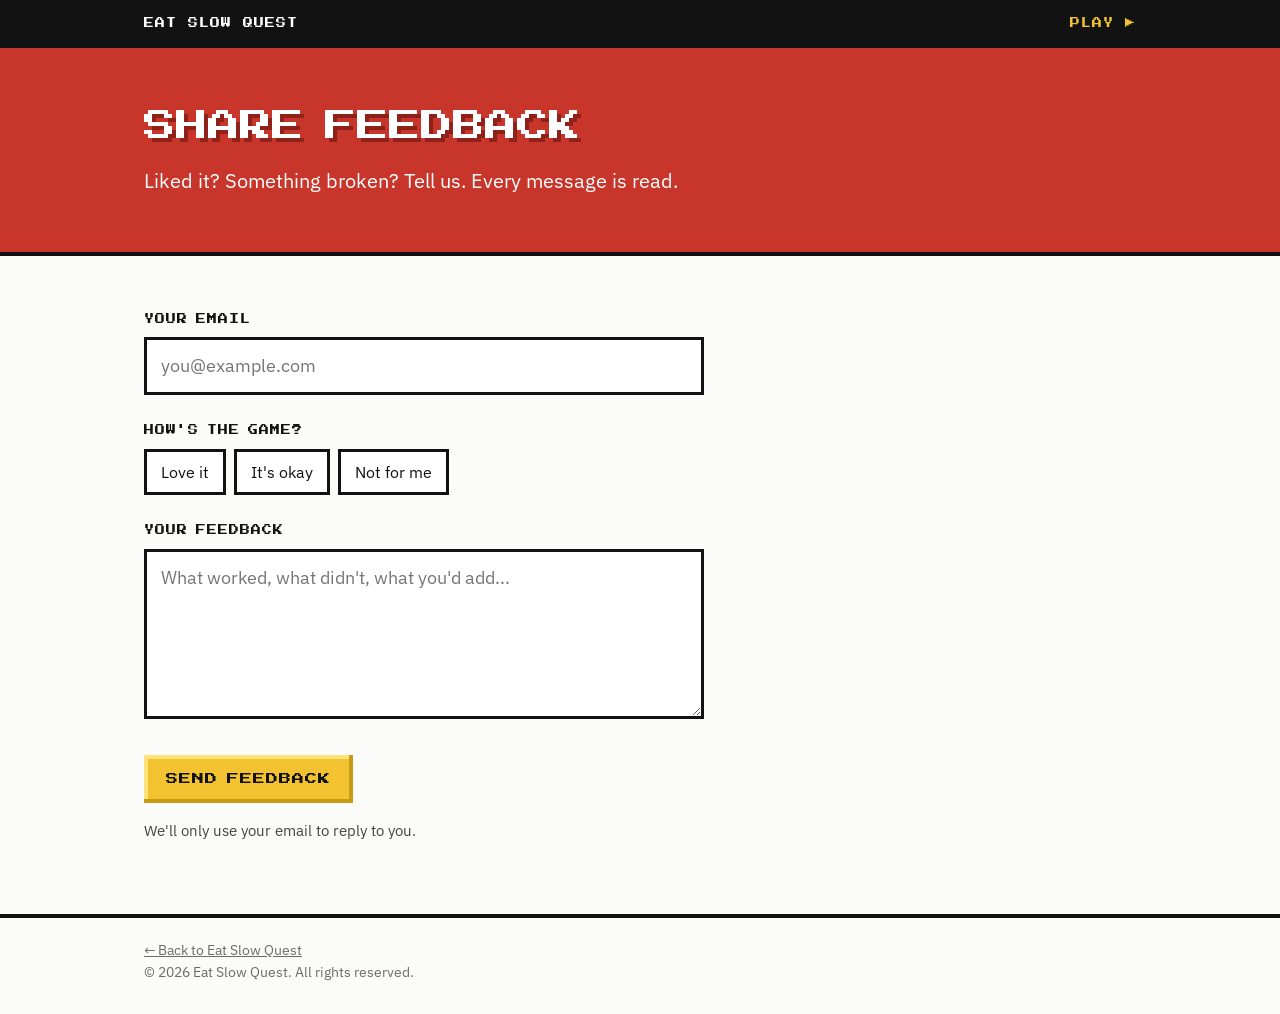
==== feedback.html @ 136f02ef "Initial commit: Eat Slow Quest game, landing page and feedback form Co-Authored-By: Claude Opus 5.5 " ====
<!DOCTYPE html>
<html lang="en">
<head>
<meta charset="UTF-8">
<meta name="viewport" content="width=device-width, initial-scale=1.0">
<title>Share Feedback · Eat Slow Quest</title>
<meta name="description" content="Tell us what you think of Eat Slow Quest.">
<meta name="theme-color" content="#c8352a">
<link rel="icon" type="image/png" href="./icons/icon-192.png">
<link rel="apple-touch-icon" href="./icons/apple-touch-icon.png">
<link rel="preconnect" href="https://fonts.googleapis.com">
<link href="https://fonts.googleapis.com/css2?family=IBM+Plex+Sans:wght@400;600&family=Press+Start+2P&display=swap" rel="stylesheet">
<style>
  :root {
    --red: #c8352a;
    --red-dark: #8e2119;
    --ink: #121212;
    --ink-2: #444;
    --paper: #fbfbf9;
    --gold: #f2c230;
    --pixel: 'Press Start 2P', monospace;
    --sans: 'IBM Plex Sans', system-ui, sans-serif;
    --gutter: 24px;
  }
  * { box-sizing: border-box; margin: 0; padding: 0; }
  html { -webkit-text-size-adjust: 100%; }
  body { background: var(--paper); color: var(--ink); font-family: var(--sans); font-size: 18px; line-height: 1.55; min-height: 100vh; display: flex; flex-direction: column; }
  a { color: inherit; }
  .wrap { max-width: 1040px; margin: 0 auto; padding: 0 var(--gutter); width: 100%; }
  .notch {
    clip-path: polygon(0 4px, 4px 4px, 4px 0, calc(100% - 4px) 0, calc(100% - 4px) 4px, 100% 4px, 100% calc(100% - 4px), calc(100% - 4px) calc(100% - 4px), calc(100% - 4px) 100%, 4px 100%, 4px calc(100% - 4px), 0 calc(100% - 4px));
  }
  .btn {
    display: inline-block; text-decoration: none; border: 0; cursor: pointer;
    font-family: var(--pixel); font-size: 12px; letter-spacing: 1px; word-spacing: -0.3em; line-height: 1;
    background: var(--gold); color: var(--ink); padding: 18px 22px;
    box-shadow: inset -4px -4px 0 #c99a14, inset 4px 4px 0 #ffe27a;
  }
  .btn:hover { background: #ffd23d; }
  .btn:active { box-shadow: inset 4px 4px 0 #c99a14, inset -4px -4px 0 #ffe27a; }
  .btn:disabled { opacity: .6; cursor: wait; }

  .bar { background: var(--ink); color: #fff; }
  .bar .wrap { display: flex; justify-content: space-between; align-items: center; height: 48px; }
  .bar a { font-family: var(--pixel); font-size: 10px; text-decoration: none; letter-spacing: 1px; }
  .bar a.play { color: var(--gold); }

  .cover { background: var(--red); color: #fff; border-bottom: 4px solid var(--ink); }
  .cover .wrap { padding-top: 56px; padding-bottom: 56px; }
  h1 { font-family: var(--pixel); font-weight: 400; font-size: clamp(20px, 3.4vw, 32px); line-height: 1.4; word-spacing: -0.35em; text-shadow: 4px 4px 0 var(--red-dark); }
  .cover p { font-size: 20px; margin-top: 16px; max-width: 560px; }

  main { flex: 1; }
  main .wrap { padding-top: 56px; padding-bottom: 72px; }
  form, .done { max-width: 560px; }
  label { display: block; font-family: var(--pixel); font-size: 10px; letter-spacing: 1px; word-spacing: -0.3em; margin: 0 0 10px; }
  label .opt { font-family: var(--sans); font-size: 14px; letter-spacing: 0; word-spacing: 0; color: var(--ink-2); }
  .field { margin-bottom: 28px; }
  input[type=email], textarea {
    width: 100%; font: inherit; color: var(--ink); background: #fff;
    border: 3px solid var(--ink); border-radius: 0; padding: 12px 14px;
  }
  textarea { min-height: 170px; resize: vertical; }
  input:focus, textarea:focus { outline: 3px solid var(--gold); outline-offset: 0; }
  .rating { display: flex; gap: 8px; flex-wrap: wrap; border: 0; }
  .rating legend { font-family: var(--pixel); font-size: 10px; letter-spacing: 1px; word-spacing: -0.3em; margin-bottom: 10px; }
  .rating input { position: absolute; opacity: 0; pointer-events: none; }
  .rating label { margin: 0; font-family: var(--sans); font-size: 16px; letter-spacing: 0; word-spacing: 0; border: 3px solid var(--ink); background: #fff; padding: 8px 14px; cursor: pointer; }
  .rating input:checked + label { background: var(--gold); }
  .rating input:focus-visible + label { outline: 3px solid var(--gold); outline-offset: 2px; }
  .hp { position: absolute; left: -9999px; }
  .hint { font-size: 15px; color: var(--ink-2); margin-top: 16px; }
  .err { color: var(--red-dark); font-size: 16px; margin-top: 16px; }
  .done { display: none; }
  .done h2 { font-family: var(--pixel); font-weight: 400; font-size: 16px; line-height: 1.5; word-spacing: -0.35em; margin-bottom: 14px; }
  .done p { margin-bottom: 24px; }
  body.sent form { display: none; }
  body.sent .done { display: block; }

  footer { font-size: 14px; color: #6b6b6b; border-top: 4px solid var(--ink); }
  footer .wrap { padding-top: 22px; padding-bottom: 30px; }
  @media (max-width: 480px) { :root { --gutter: 16px; } .cover .wrap, main .wrap { padding-top: 40px; } }
</style>
</head>
<body>

<div class="bar">
  <div class="wrap">
    <a href="./">EAT SLOW QUEST</a>
    <a class="play" href="./play.html">PLAY ▶</a>
  </div>
</div>

<header class="cover">
  <div class="wrap">
    <h1>SHARE FEEDBACK</h1>
    <p>Liked it? Something broken? Tell us. Every message is read.</p>
  </div>
</header>

<main>
  <div class="wrap">
    <form id="fb" action="https://formsubmit.co/pmaz133@gmail.com" method="POST">
      <input type="hidden" name="_subject" value="Eat Slow Quest feedback">
      <input type="hidden" name="_template" value="table">
      <input type="hidden" name="_captcha" value="false">
      <input type="text" name="_honey" class="hp" tabindex="-1" autocomplete="off" aria-hidden="true">

      <div class="field">
        <label for="email">YOUR EMAIL</label>
        <input type="email" id="email" name="email" required autocomplete="email" placeholder="you@example.com">
      </div>

      <fieldset class="field rating">
        <legend>HOW'S THE GAME?</legend>
        <input type="radio" id="r1" name="rating" value="Love it"><label for="r1">Love it</label>
        <input type="radio" id="r2" name="rating" value="It's okay"><label for="r2">It's okay</label>
        <input type="radio" id="r3" name="rating" value="Not for me"><label for="r3">Not for me</label>
      </fieldset>

      <div class="field">
        <label for="msg">YOUR FEEDBACK</label>
        <textarea id="msg" name="message" required placeholder="What worked, what didn't, what you'd add..."></textarea>
      </div>

      <button class="btn" type="submit" id="send">SEND FEEDBACK</button>
      <p class="hint">We'll only use your email to reply to you.</p>
      <p class="err" id="err" role="alert" hidden></p>
    </form>

    <div class="done" role="status">
      <h2>THANKS, HERO!</h2>
      <p>Your feedback is on its way. The knight salutes you.</p>
      <a class="btn" href="./play.html">BACK TO THE GAME</a>
    </div>
  </div>
</main>

<footer><div class="wrap"><a href="./">← Back to Eat Slow Quest</a><br>© 2026 Eat Slow Quest. All rights reserved.</div></footer>

<script>
// Sent via FormSubmit's AJAX endpoint so the player stays on this page.
// Without JavaScript the form still posts to the regular endpoint.
const form = document.getElementById('fb');
form.addEventListener('submit', async (e) => {
  e.preventDefault();
  const btn = document.getElementById('send'), err = document.getElementById('err');
  err.hidden = true;
  btn.disabled = true;
  btn.textContent = 'SENDING...';
  try {
    const res = await fetch(form.action.replace('formsubmit.co/', 'formsubmit.co/ajax/'), {
      method: 'POST',
      headers: { 'Accept': 'application/json' },
      body: new FormData(form),
    });
    const data = await res.json().catch(() => ({}));
    if (!res.ok || data.success === 'false' || data.success === false) throw new Error(data.message || 'send failed');
    document.body.classList.add('sent');
    window.scrollTo(0, 0);
  } catch {
    err.textContent = "Couldn't send that. Check your connection and try again.";
    err.hidden = false;
  } finally {
    btn.disabled = false;
    btn.textContent = 'SEND FEEDBACK';
  }
});
</script>
</body>
</html>
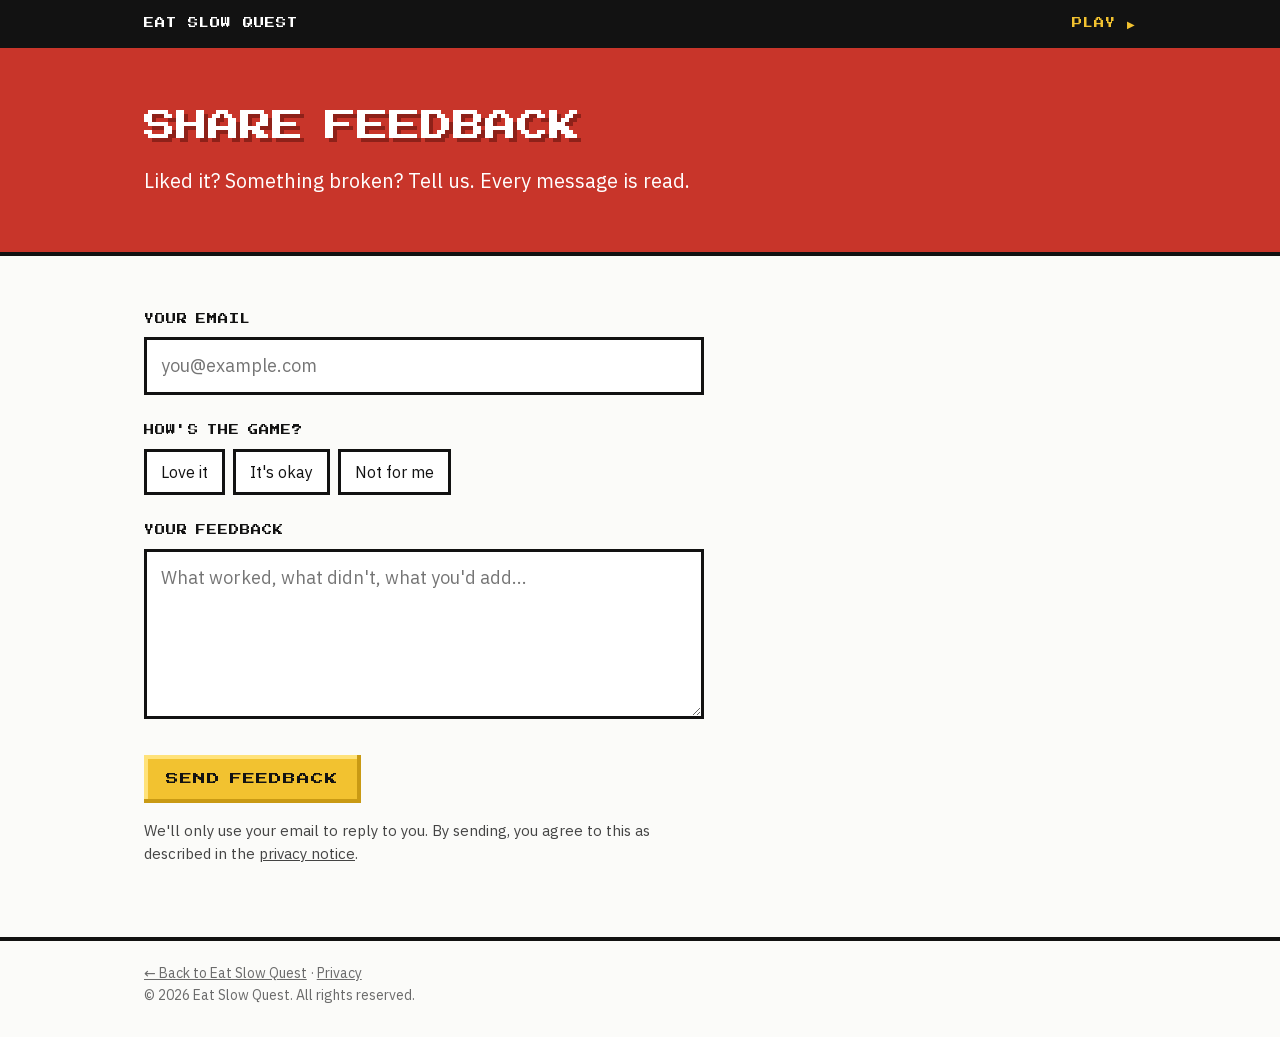
==== commit 0bf62459: "GDPR: add privacy notice, self-host fonts (no requests to Google) Co-Authored-By: Claude Opus 5.5 <n" ====
--- a/feedback.html
+++ b/feedback.html
@@ -8,8 +8,7 @@
 <meta name="theme-color" content="#c8352a">
 <link rel="icon" type="image/png" href="./icons/icon-192.png">
 <link rel="apple-touch-icon" href="./icons/apple-touch-icon.png">
-<link rel="preconnect" href="https://fonts.googleapis.com">
-<link href="https://fonts.googleapis.com/css2?family=IBM+Plex+Sans:wght@400;600&family=Press+Start+2P&display=swap" rel="stylesheet">
+<link rel="stylesheet" href="./fonts/fonts.css">
 <style>
   :root {
     --red: #c8352a;
@@ -124,7 +123,7 @@
       </div>
 
       <button class="btn" type="submit" id="send">SEND FEEDBACK</button>
-      <p class="hint">We'll only use your email to reply to you.</p>
+      <p class="hint">We'll only use your email to reply to you. By sending, you agree to this as described in the <a href="./privacy.html">privacy notice</a>.</p>
       <p class="err" id="err" role="alert" hidden></p>
     </form>
 
@@ -136,7 +135,7 @@
   </div>
 </main>
 
-<footer><div class="wrap"><a href="./">← Back to Eat Slow Quest</a><br>© 2026 Eat Slow Quest. All rights reserved.</div></footer>
+<footer><div class="wrap"><a href="./">← Back to Eat Slow Quest</a> · <a href="./privacy.html">Privacy</a><br>© 2026 Eat Slow Quest. All rights reserved.</div></footer>
 
 <script>
 // Sent via FormSubmit's AJAX endpoint so the player stays on this page.
--- a/fonts/fonts.css
+++ b/fonts/fonts.css
@@ -0,0 +1,65 @@
+/* Self-hosted so visitors' browsers never contact Google. All fonts: SIL Open Font License 1.1, see LICENSE.txt */
+@font-face {
+  font-family: 'IBM Plex Sans';
+  font-style: normal;
+  font-weight: 400;
+  font-display: swap;
+  src: url(./ibm-plex-sans-400-latin-ext.woff2) format('woff2');
+  unicode-range: U+0100-02BA, U+02BD-02C5, U+02C7-02CC, U+02CE-02D7, U+02DD-02FF, U+0304, U+0308, U+0329, U+1D00-1DBF, U+1E00-1E9F, U+1EF2-1EFF, U+2020, U+20A0-20AB, U+20AD-20C4, U+2113, U+2C60-2C7F, U+A720-A7FF;
+}
+@font-face {
+  font-family: 'IBM Plex Sans';
+  font-style: normal;
+  font-weight: 400;
+  font-display: swap;
+  src: url(./ibm-plex-sans-400-latin.woff2) format('woff2');
+  unicode-range: U+0000-00FF, U+0131, U+0152-0153, U+02BB-02BC, U+02C6, U+02DA, U+02DC, U+0304, U+0308, U+0329, U+2000-206F, U+20AC, U+2122, U+2191, U+2193, U+2212, U+2215, U+FEFF, U+FFFD;
+}
+@font-face {
+  font-family: 'IBM Plex Sans';
+  font-style: normal;
+  font-weight: 600;
+  font-display: swap;
+  src: url(./ibm-plex-sans-600-latin-ext.woff2) format('woff2');
+  unicode-range: U+0100-02BA, U+02BD-02C5, U+02C7-02CC, U+02CE-02D7, U+02DD-02FF, U+0304, U+0308, U+0329, U+1D00-1DBF, U+1E00-1E9F, U+1EF2-1EFF, U+2020, U+20A0-20AB, U+20AD-20C4, U+2113, U+2C60-2C7F, U+A720-A7FF;
+}
+@font-face {
+  font-family: 'IBM Plex Sans';
+  font-style: normal;
+  font-weight: 600;
+  font-display: swap;
+  src: url(./ibm-plex-sans-600-latin.woff2) format('woff2');
+  unicode-range: U+0000-00FF, U+0131, U+0152-0153, U+02BB-02BC, U+02C6, U+02DA, U+02DC, U+0304, U+0308, U+0329, U+2000-206F, U+20AC, U+2122, U+2191, U+2193, U+2212, U+2215, U+FEFF, U+FFFD;
+}
+@font-face {
+  font-family: 'Press Start 2P';
+  font-style: normal;
+  font-weight: 400;
+  font-display: swap;
+  src: url(./press-start-2p-400-latin-ext.woff2) format('woff2');
+  unicode-range: U+0100-02BA, U+02BD-02C5, U+02C7-02CC, U+02CE-02D7, U+02DD-02FF, U+0304, U+0308, U+0329, U+1D00-1DBF, U+1E00-1E9F, U+1EF2-1EFF, U+2020, U+20A0-20AB, U+20AD-20C4, U+2113, U+2C60-2C7F, U+A720-A7FF;
+}
+@font-face {
+  font-family: 'Press Start 2P';
+  font-style: normal;
+  font-weight: 400;
+  font-display: swap;
+  src: url(./press-start-2p-400-latin.woff2) format('woff2');
+  unicode-range: U+0000-00FF, U+0131, U+0152-0153, U+02BB-02BC, U+02C6, U+02DA, U+02DC, U+0304, U+0308, U+0329, U+2000-206F, U+20AC, U+2122, U+2191, U+2193, U+2212, U+2215, U+FEFF, U+FFFD;
+}
+@font-face {
+  font-family: 'VT323';
+  font-style: normal;
+  font-weight: 400;
+  font-display: swap;
+  src: url(./vt323-400-latin-ext.woff2) format('woff2');
+  unicode-range: U+0100-02BA, U+02BD-02C5, U+02C7-02CC, U+02CE-02D7, U+02DD-02FF, U+0304, U+0308, U+0329, U+1D00-1DBF, U+1E00-1E9F, U+1EF2-1EFF, U+2020, U+20A0-20AB, U+20AD-20C4, U+2113, U+2C60-2C7F, U+A720-A7FF;
+}
+@font-face {
+  font-family: 'VT323';
+  font-style: normal;
+  font-weight: 400;
+  font-display: swap;
+  src: url(./vt323-400-latin.woff2) format('woff2');
+  unicode-range: U+0000-00FF, U+0131, U+0152-0153, U+02BB-02BC, U+02C6, U+02DA, U+02DC, U+0304, U+0308, U+0329, U+2000-206F, U+20AC, U+2122, U+2191, U+2193, U+2212, U+2215, U+FEFF, U+FFFD;
+}
